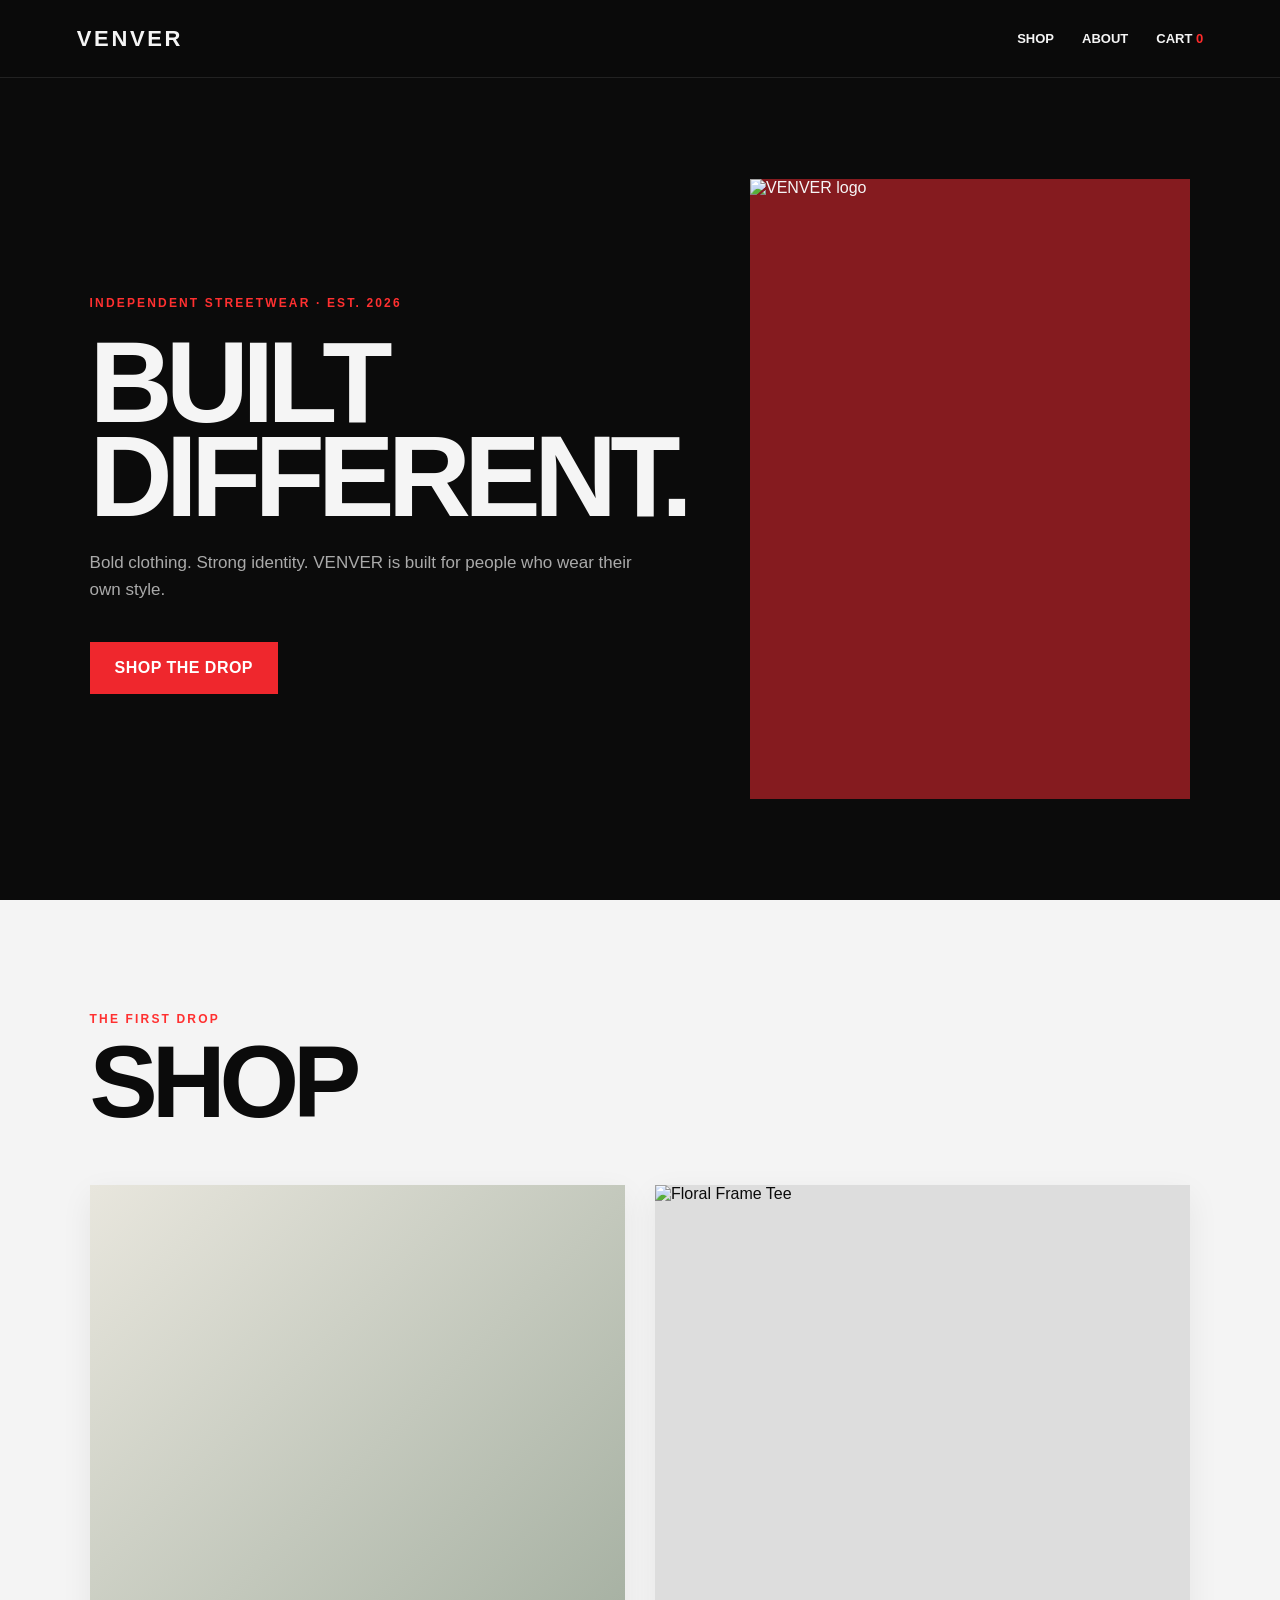
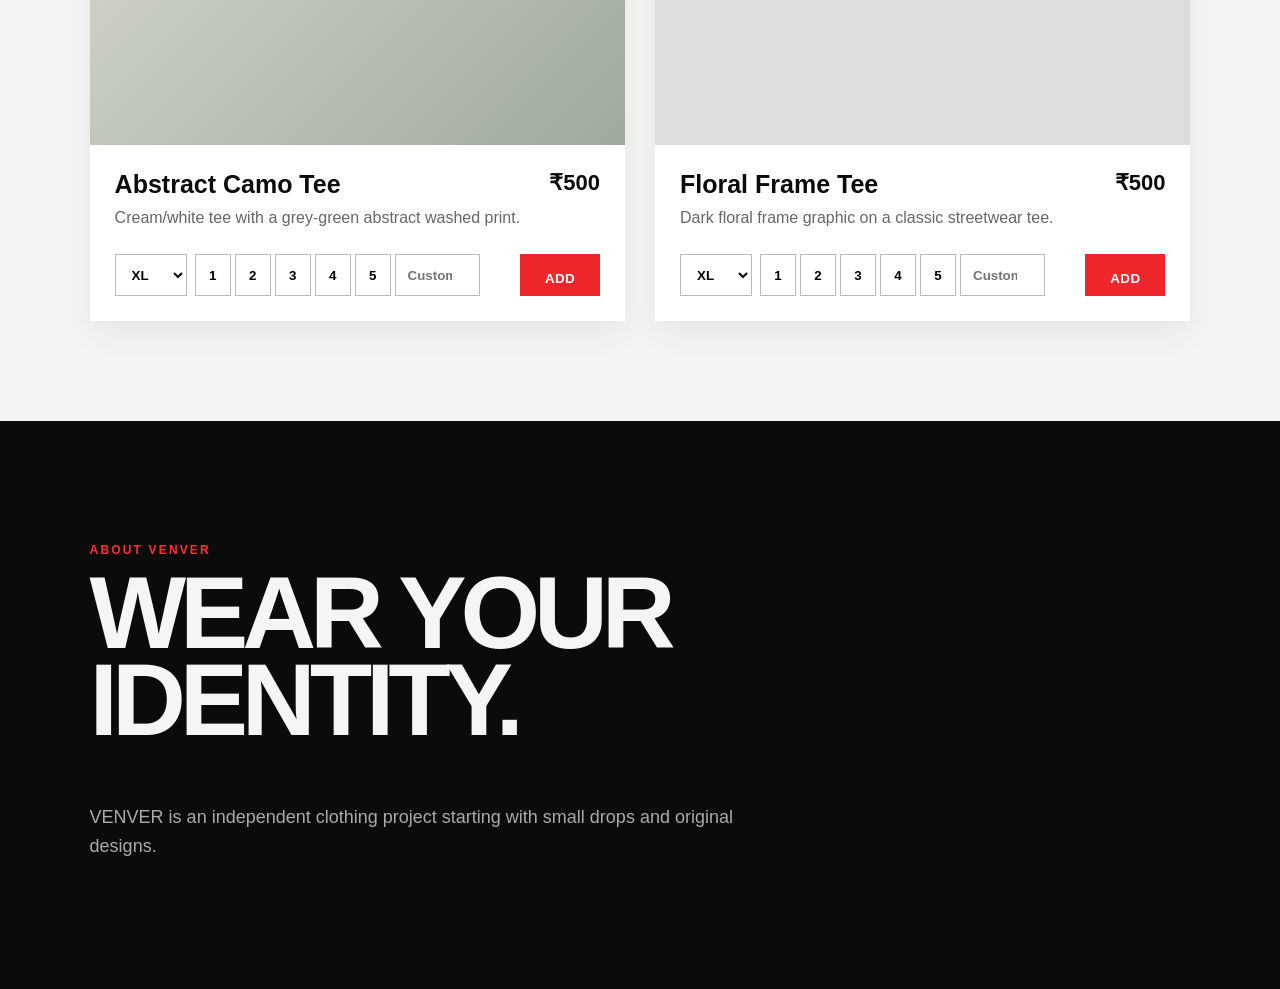
==== index.html @ ea50a888 "Add files via upload" ====
<!doctype html>
<html lang="en">
<head><meta charset="utf-8"><meta name="viewport" content="width=device-width,initial-scale=1"><title>VENVER — Built Different</title><link rel="stylesheet" href="style.css"></head>
<body>
<header><a class="brand" href="index.html">VENVER</a><nav><a href="#shop">SHOP</a><a href="#about">ABOUT</a><a href="cart.html">CART <span id="cartCount">0</span></a></nav></header>
<main>
<section class="hero"><div><p class="eyebrow">INDEPENDENT STREETWEAR · EST. 2026</p><h1>BUILT<br>DIFFERENT.</h1><p>Bold clothing. Strong identity. VENVER is built for people who wear their own style.</p><a class="btn" href="#shop">SHOP THE DROP</a></div><div class="hero-mark"><img src="images/hero-logo.png" alt="VENVER logo"></div></section>
<section id="shop" class="shop"><p class="eyebrow">THE FIRST DROP</p><h2>SHOP</h2><div class="products">
<article class="card"><div class="product-img product1"><img src="images/product1.jpg" alt="Abstract Camo Tee" onerror="this.style.display='none'"></div><div class="card-info"><div><h3>Abstract Camo Tee</h3><p>Cream/white tee with a grey-green abstract washed print.</p></div><strong>₹500</strong></div><div class="buyrow"><select id="size1"><option>XS</option><option>S</option><option>M</option><option>L</option><option selected>XL</option><option>XXL</option></select><div class="qty"><button data-qty="1">1</button><button data-qty="2">2</button><button data-qty="3">3</button><button data-qty="4">4</button><button data-qty="5">5</button><input id="custom1" type="number" min="1" placeholder="Custom"></div><button class="add" data-product="1">ADD</button></div></article>
<article class="card"><div class="product-img"><img src="images/sample2.jpg" alt="Floral Frame Tee"></div><div class="card-info"><div><h3>Floral Frame Tee</h3><p>Dark floral frame graphic on a classic streetwear tee.</p></div><strong>₹500</strong></div><div class="buyrow"><select id="size2"><option>XS</option><option>S</option><option>M</option><option>L</option><option selected>XL</option><option>XXL</option></select><div class="qty"><button data-qty="1">1</button><button data-qty="2">2</button><button data-qty="3">3</button><button data-qty="4">4</button><button data-qty="5">5</button><input id="custom2" type="number" min="1" placeholder="Custom"></div><button class="add" data-product="2">ADD</button></div></article>
</div></section>
<section id="about" class="about"><p class="eyebrow">ABOUT VENVER</p><h2>WEAR YOUR<br>IDENTITY.</h2><p>VENVER is an independent clothing project starting with small drops and original designs.</p></section>
</main><script src="script.js"></script></body></html>
---- style.css ----
html,body{max-width:100%;overflow-x:hidden;}*{box-sizing:border-box}html{scroll-behavior:smooth}body{margin:0;background:#0b0b0b;color:#f5f5f5;font-family:Arial,Helvetica,sans-serif}a{color:inherit;text-decoration:none}header{height:78px;display:flex;align-items:center;justify-content:space-between;padding:0 6vw;border-bottom:1px solid #222;position:sticky;top:0;background:#0b0b0bf2;backdrop-filter:blur(8px);z-index:10}.brand{font-weight:900;letter-spacing:.12em;font-size:22px}nav{display:flex;gap:28px;font-weight:800;font-size:13px}nav span{color:#ff2b2b}.hero{min-height:calc(100vh - 78px);display:grid;grid-template-columns:1fr 1fr;gap:5vw;align-items:center;padding:7vw 7vw}.eyebrow{color:#ff3030;font-size:12px;letter-spacing:.18em;font-weight:900}.hero h1,.cart-page h1{font-size:clamp(64px,9vw,140px);line-height:.82;margin:25px 0;font-weight:900;letter-spacing:-.06em}.hero p:not(.eyebrow){max-width:560px;color:#aaa;font-size:17px;line-height:1.6}.btn,.add{display:inline-flex;border:0;background:#ef272d;color:#fff;padding:17px 25px;font-weight:900;letter-spacing:.03em;cursor:pointer;margin-top:22px}.hero-mark{height:620px;background:#851b1f;display:flex;align-items:center;justify-content:center;overflow:hidden}.hero-mark img{display:block;width:100%;height:100%;object-fit:cover;object-position:center}.shop{background:#f4f4f4;color:#0b0b0b;padding:100px 7vw}.shop h2,.about h2{font-size:clamp(55px,8vw,120px);margin:10px 0 60px;line-height:.85;letter-spacing:-.06em}.products{display:grid;grid-template-columns:repeat(2,minmax(0,1fr));gap:30px}.card{background:#fff;padding:0 0 25px;box-shadow:0 10px 30px #00000010}.product-img{height:560px;overflow:hidden;background:#ddd;display:flex;align-items:center;justify-content:center}.product-img img{width:100%;height:100%;object-fit:cover}.product1{background:linear-gradient(135deg,#e8e6dd,#9eaa9b)}.card-info{display:flex;justify-content:space-between;gap:20px;padding:25px}.card-info h3{margin:0 0 8px;font-size:25px}.card-info p{margin:0;color:#666;line-height:1.4;max-width:460px}.card-info strong{font-size:22px;white-space:nowrap}.buyrow{padding:0 25px;display:flex;gap:8px;flex-wrap:wrap;align-items:center}.buyrow select,.qty input,.qty button{height:42px;border:1px solid #bbb;background:#fff;padding:0 12px;font-weight:800}.qty{display:flex;gap:4px;align-items:center}.qty button{cursor:pointer;min-width:36px}.qty button.active{background:#111;color:#fff}.qty input{width:85px}.add{margin:0;margin-left:auto;height:42px}.about{padding:110px 7vw;min-height:520px}.about>p:last-child{color:#aaa;max-width:700px;font-size:18px;line-height:1.6}.cart-page{padding:80px 7vw;min-height:calc(100vh - 78px)}.cart-page h1{font-size:clamp(55px,8vw,110px);margin-bottom:55px}.cart-page #cartContent{display:grid;grid-template-columns:1.5fr .7fr;gap:50px}.cart-item{display:grid;grid-template-columns:160px 1fr auto;gap:25px;align-items:center;padding:20px 0;border-bottom:1px solid #292929}.cart-item img{width:160px;height:190px;object-fit:cover;background:#ddd}.cart-item h3{margin:0 0 8px;font-size:22px}.cart-item p{margin:5px 0;color:#999}.line-total{font-weight:900;font-size:20px}.cart-controls{display:flex;align-items:center;gap:6px;margin-top:15px}.cart-controls button,.cart-controls input{height:38px;min-width:38px;background:#171717;border:1px solid #444;color:#fff;text-align:center;font-weight:800}.cart-controls input{width:60px}.remove{background:none!important;border:0!important;color:#ff3b3b!important;cursor:pointer}.summary{background:#171717;padding:28px;height:max-content;position:sticky;top:100px}.summary h2{margin-top:0}.summary>div{display:flex;justify-content:space-between;margin:18px 0;color:#bbb}.summary .total{color:#fff;font-size:23px}.summary hr{border:0;border-top:1px solid #333}.checkout{width:100%;justify-content:center;margin-top:15px}.note{color:#777;font-size:12px;line-height:1.5}.empty{padding:60px 0;color:#aaa;font-size:22px}.empty .btn{margin-top:25px}@media(max-width:800px){.hero{grid-template-columns:1fr;padding:50px 6vw}.hero-mark{height:400px}.products,.cart-page #cartContent{grid-template-columns:1fr}.product-img{height:440px}.add{margin-left:0}.cart-item{grid-template-columns:100px 1fr}.cart-item img{width:100px;height:125px}.line-total{grid-column:2}.summary{position:static}header{padding:0 5vw}nav{gap:13px;font-size:11px}}
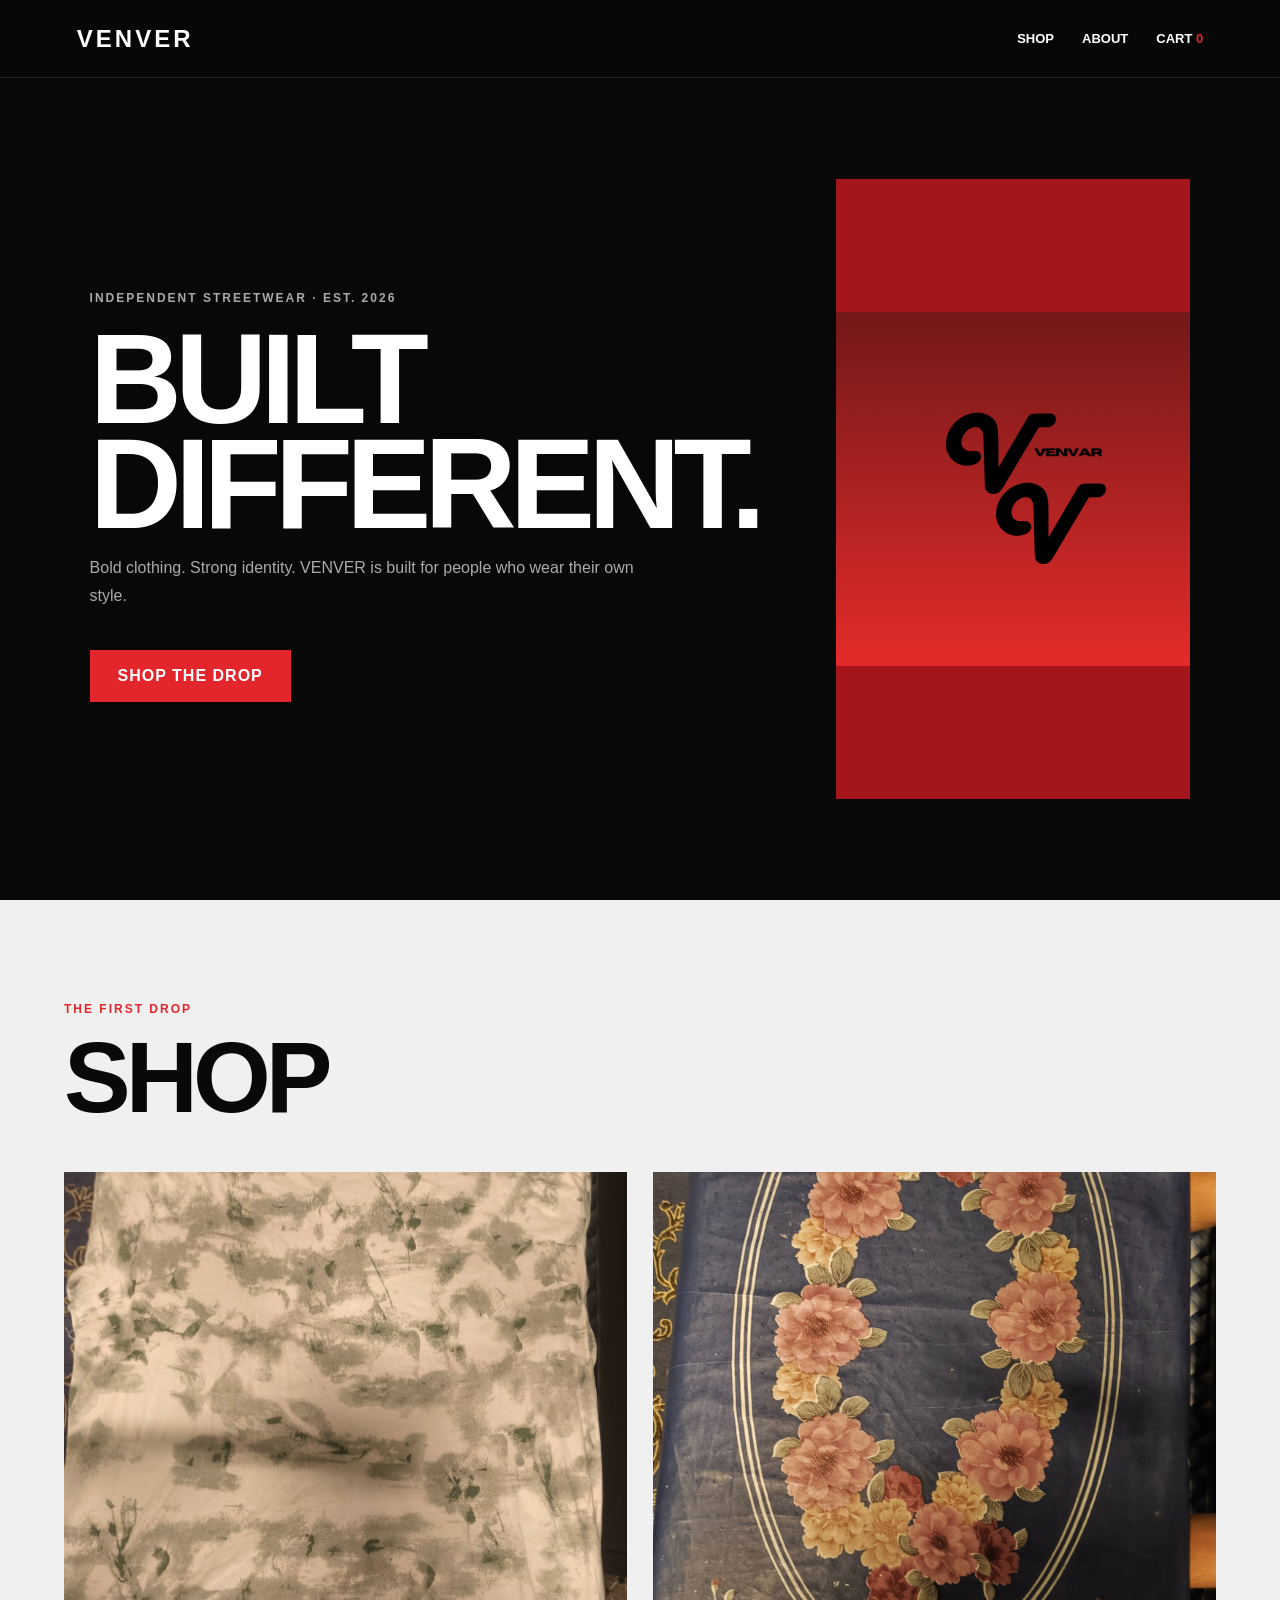
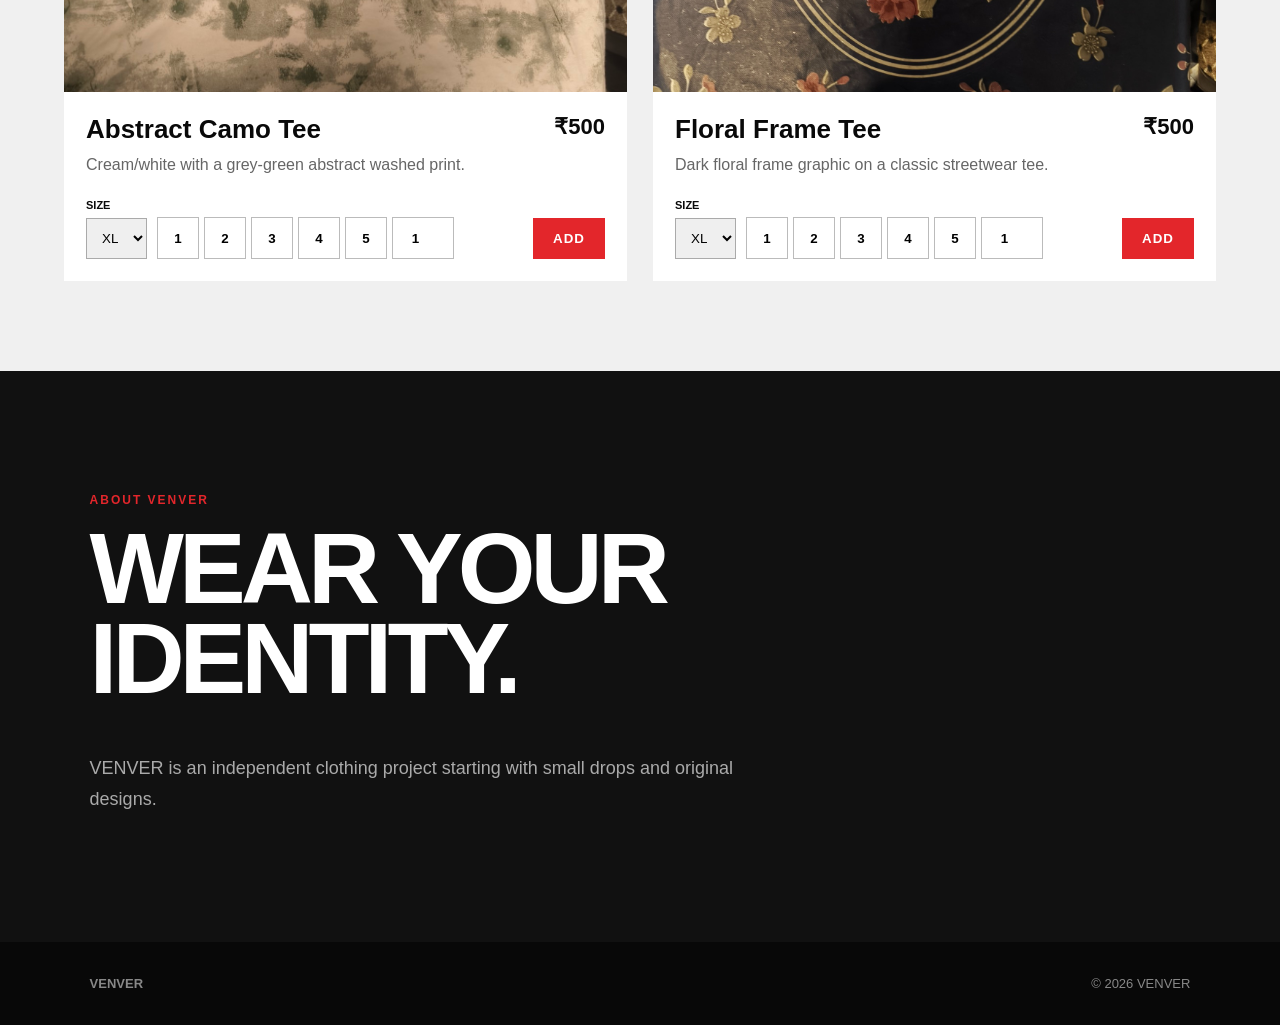
==== commit cb0d3512: "Add files via upload" ====
--- a/index.html
+++ b/index.html
@@ -1,13 +1,86 @@
-<!doctype html>
+<!DOCTYPE html>
 <html lang="en">
-<head><meta charset="utf-8"><meta name="viewport" content="width=device-width,initial-scale=1"><title>VENVER — Built Different</title><link rel="stylesheet" href="style.css"></head>
+<head>
+<meta charset="UTF-8">
+<meta name="viewport" content="width=device-width, initial-scale=1.0">
+<title>VENVER — Built Different</title>
+<link rel="stylesheet" href="style.css">
+</head>
 <body>
-<header><a class="brand" href="index.html">VENVER</a><nav><a href="#shop">SHOP</a><a href="#about">ABOUT</a><a href="cart.html">CART <span id="cartCount">0</span></a></nav></header>
-<main>
-<section class="hero"><div><p class="eyebrow">INDEPENDENT STREETWEAR · EST. 2026</p><h1>BUILT<br>DIFFERENT.</h1><p>Bold clothing. Strong identity. VENVER is built for people who wear their own style.</p><a class="btn" href="#shop">SHOP THE DROP</a></div><div class="hero-mark"><img src="images/hero-logo.png" alt="VENVER logo"></div></section>
-<section id="shop" class="shop"><p class="eyebrow">THE FIRST DROP</p><h2>SHOP</h2><div class="products">
-<article class="card"><div class="product-img product1"><img src="images/product1.jpg" alt="Abstract Camo Tee" onerror="this.style.display='none'"></div><div class="card-info"><div><h3>Abstract Camo Tee</h3><p>Cream/white tee with a grey-green abstract washed print.</p></div><strong>₹500</strong></div><div class="buyrow"><select id="size1"><option>XS</option><option>S</option><option>M</option><option>L</option><option selected>XL</option><option>XXL</option></select><div class="qty"><button data-qty="1">1</button><button data-qty="2">2</button><button data-qty="3">3</button><button data-qty="4">4</button><button data-qty="5">5</button><input id="custom1" type="number" min="1" placeholder="Custom"></div><button class="add" data-product="1">ADD</button></div></article>
-<article class="card"><div class="product-img"><img src="images/sample2.jpg" alt="Floral Frame Tee"></div><div class="card-info"><div><h3>Floral Frame Tee</h3><p>Dark floral frame graphic on a classic streetwear tee.</p></div><strong>₹500</strong></div><div class="buyrow"><select id="size2"><option>XS</option><option>S</option><option>M</option><option>L</option><option selected>XL</option><option>XXL</option></select><div class="qty"><button data-qty="1">1</button><button data-qty="2">2</button><button data-qty="3">3</button><button data-qty="4">4</button><button data-qty="5">5</button><input id="custom2" type="number" min="1" placeholder="Custom"></div><button class="add" data-product="2">ADD</button></div></article>
-</div></section>
-<section id="about" class="about"><p class="eyebrow">ABOUT VENVER</p><h2>WEAR YOUR<br>IDENTITY.</h2><p>VENVER is an independent clothing project starting with small drops and original designs.</p></section>
-</main><script src="script.js"></script></body></html>
+<header class="navbar">
+  <a class="brand" href="index.html">VENVER</a>
+  <nav>
+    <a href="#shop">SHOP</a>
+    <a href="#about">ABOUT</a>
+    <a href="cart.html">CART <span id="cartCount">0</span></a>
+  </nav>
+</header>
+
+<section class="hero">
+  <div class="hero-copy">
+    <p class="eyebrow">INDEPENDENT STREETWEAR · EST. 2026</p>
+    <h1>BUILT<br>DIFFERENT.</h1>
+    <p>Bold clothing. Strong identity. VENVER is built for people who wear their own style.</p>
+    <a class="button" href="#shop">SHOP THE DROP</a>
+  </div>
+  <div class="hero-panel">
+    <img src="images/hero-logo.png" alt="VENVER logo">
+  </div>
+</section>
+
+<section class="shop" id="shop">
+  <p class="eyebrow">THE FIRST DROP</p>
+  <h2>SHOP</h2>
+  <div class="products">
+    <article class="product-card">
+      <img src="images/product1.jpg" alt="Abstract Camo Tee">
+      <div class="product-info">
+        <div><h3>Abstract Camo Tee</h3><p>Cream/white with a grey-green abstract washed print.</p></div>
+        <strong>₹500</strong>
+      </div>
+      <div class="buy-row">
+        <label>SIZE<select><option>XL</option></select></label>
+        <div class="qty">
+          <button type="button" data-value="1">1</button>
+          <button type="button" data-value="2">2</button>
+          <button type="button" data-value="3">3</button>
+          <button type="button" data-value="4">4</button>
+          <button type="button" data-value="5">5</button>
+          <input type="number" min="1" value="1" aria-label="Quantity">
+        </div>
+        <button class="button add" data-key="camo">ADD</button>
+      </div>
+    </article>
+
+    <article class="product-card">
+      <img src="images/sample2.jpg" alt="Floral Frame Tee">
+      <div class="product-info">
+        <div><h3>Floral Frame Tee</h3><p>Dark floral frame graphic on a classic streetwear tee.</p></div>
+        <strong>₹500</strong>
+      </div>
+      <div class="buy-row">
+        <label>SIZE<select><option>XL</option></select></label>
+        <div class="qty">
+          <button type="button" data-value="1">1</button>
+          <button type="button" data-value="2">2</button>
+          <button type="button" data-value="3">3</button>
+          <button type="button" data-value="4">4</button>
+          <button type="button" data-value="5">5</button>
+          <input type="number" min="1" value="1" aria-label="Quantity">
+        </div>
+        <button class="button add" data-key="floral">ADD</button>
+      </div>
+    </article>
+  </div>
+</section>
+
+<section class="about" id="about">
+  <p class="eyebrow">ABOUT VENVER</p>
+  <h2>WEAR YOUR<br>IDENTITY.</h2>
+  <p>VENVER is an independent clothing project starting with small drops and original designs.</p>
+</section>
+
+<footer><strong>VENVER</strong><span>© 2026 VENVER</span></footer>
+<script src="script.js"></script>
+</body>
+</html>
--- a/style.css
+++ b/style.css
@@ -1 +1 @@
-html,body{max-width:100%;overflow-x:hidden;}*{box-sizing:border-box}html{scroll-behavior:smooth}body{margin:0;background:#0b0b0b;color:#f5f5f5;font-family:Arial,Helvetica,sans-serif}a{color:inherit;text-decoration:none}header{height:78px;display:flex;align-items:center;justify-content:space-between;padding:0 6vw;border-bottom:1px solid #222;position:sticky;top:0;background:#0b0b0bf2;backdrop-filter:blur(8px);z-index:10}.brand{font-weight:900;letter-spacing:.12em;font-size:22px}nav{display:flex;gap:28px;font-weight:800;font-size:13px}nav span{color:#ff2b2b}.hero{min-height:calc(100vh - 78px);display:grid;grid-template-columns:1fr 1fr;gap:5vw;align-items:center;padding:7vw 7vw}.eyebrow{color:#ff3030;font-size:12px;letter-spacing:.18em;font-weight:900}.hero h1,.cart-page h1{font-size:clamp(64px,9vw,140px);line-height:.82;margin:25px 0;font-weight:900;letter-spacing:-.06em}.hero p:not(.eyebrow){max-width:560px;color:#aaa;font-size:17px;line-height:1.6}.btn,.add{display:inline-flex;border:0;background:#ef272d;color:#fff;padding:17px 25px;font-weight:900;letter-spacing:.03em;cursor:pointer;margin-top:22px}.hero-mark{height:620px;background:#851b1f;display:flex;align-items:center;justify-content:center;overflow:hidden}.hero-mark img{display:block;width:100%;height:100%;object-fit:cover;object-position:center}.shop{background:#f4f4f4;color:#0b0b0b;padding:100px 7vw}.shop h2,.about h2{font-size:clamp(55px,8vw,120px);margin:10px 0 60px;line-height:.85;letter-spacing:-.06em}.products{display:grid;grid-template-columns:repeat(2,minmax(0,1fr));gap:30px}.card{background:#fff;padding:0 0 25px;box-shadow:0 10px 30px #00000010}.product-img{height:560px;overflow:hidden;background:#ddd;display:flex;align-items:center;justify-content:center}.product-img img{width:100%;height:100%;object-fit:cover}.product1{background:linear-gradient(135deg,#e8e6dd,#9eaa9b)}.card-info{display:flex;justify-content:space-between;gap:20px;padding:25px}.card-info h3{margin:0 0 8px;font-size:25px}.card-info p{margin:0;color:#666;line-height:1.4;max-width:460px}.card-info strong{font-size:22px;white-space:nowrap}.buyrow{padding:0 25px;display:flex;gap:8px;flex-wrap:wrap;align-items:center}.buyrow select,.qty input,.qty button{height:42px;border:1px solid #bbb;background:#fff;padding:0 12px;font-weight:800}.qty{display:flex;gap:4px;align-items:center}.qty button{cursor:pointer;min-width:36px}.qty button.active{background:#111;color:#fff}.qty input{width:85px}.add{margin:0;margin-left:auto;height:42px}.about{padding:110px 7vw;min-height:520px}.about>p:last-child{color:#aaa;max-width:700px;font-size:18px;line-height:1.6}.cart-page{padding:80px 7vw;min-height:calc(100vh - 78px)}.cart-page h1{font-size:clamp(55px,8vw,110px);margin-bottom:55px}.cart-page #cartContent{display:grid;grid-template-columns:1.5fr .7fr;gap:50px}.cart-item{display:grid;grid-template-columns:160px 1fr auto;gap:25px;align-items:center;padding:20px 0;border-bottom:1px solid #292929}.cart-item img{width:160px;height:190px;object-fit:cover;background:#ddd}.cart-item h3{margin:0 0 8px;font-size:22px}.cart-item p{margin:5px 0;color:#999}.line-total{font-weight:900;font-size:20px}.cart-controls{display:flex;align-items:center;gap:6px;margin-top:15px}.cart-controls button,.cart-controls input{height:38px;min-width:38px;background:#171717;border:1px solid #444;color:#fff;text-align:center;font-weight:800}.cart-controls input{width:60px}.remove{background:none!important;border:0!important;color:#ff3b3b!important;cursor:pointer}.summary{background:#171717;padding:28px;height:max-content;position:sticky;top:100px}.summary h2{margin-top:0}.summary>div{display:flex;justify-content:space-between;margin:18px 0;color:#bbb}.summary .total{color:#fff;font-size:23px}.summary hr{border:0;border-top:1px solid #333}.checkout{width:100%;justify-content:center;margin-top:15px}.note{color:#777;font-size:12px;line-height:1.5}.empty{padding:60px 0;color:#aaa;font-size:22px}.empty .btn{margin-top:25px}@media(max-width:800px){.hero{grid-template-columns:1fr;padding:50px 6vw}.hero-mark{height:400px}.products,.cart-page #cartContent{grid-template-columns:1fr}.product-img{height:440px}.add{margin-left:0}.cart-item{grid-template-columns:100px 1fr}.cart-item img{width:100px;height:125px}.line-total{grid-column:2}.summary{position:static}header{padding:0 5vw}nav{gap:13px;font-size:11px}}
+*{box-sizing:border-box}html{scroll-behavior:smooth}body{margin:0;font-family:Arial,Helvetica,sans-serif;background:#080808;color:#fff}a{color:inherit;text-decoration:none}.navbar{height:78px;padding:0 6vw;display:flex;align-items:center;justify-content:space-between;border-bottom:1px solid #222;position:sticky;top:0;background:#080808ee;backdrop-filter:blur(12px);z-index:10}.brand{font-weight:900;letter-spacing:3px;font-size:24px}nav{display:flex;gap:28px;font-size:13px;font-weight:900}nav a:hover{opacity:.7}nav span{color:#e3262b}.hero{min-height:calc(100vh - 78px);display:grid;grid-template-columns:1fr 1fr;gap:6vw;align-items:center;padding:70px 7vw}.hero-copy p{max-width:560px;color:#aaa;line-height:1.7}.eyebrow{font-size:12px;font-weight:900;letter-spacing:2px;color:#e3262b}.hero h1{font-size:clamp(62px,10vw,140px);line-height:.82;letter-spacing:-7px;margin:18px 0}.button{display:inline-block;border:0;background:#e3262b;color:#fff;padding:17px 28px;font-weight:900;text-transform:uppercase;letter-spacing:1px;cursor:pointer}.hero .button{margin-top:25px}.hero-panel{background:#a5161c;min-height:620px;display:flex;align-items:center;justify-content:center;overflow:hidden}.hero-panel img{width:100%;height:100%;object-fit:cover;display:block}.shop{padding:90px 5vw;background:#f0f0f0;color:#090909}.shop h2,.about h2,.cart-page>h1{font-size:clamp(52px,8vw,100px);line-height:.9;letter-spacing:-5px;margin:16px 0 50px}.products{display:grid;grid-template-columns:1fr 1fr;gap:26px}.product-card{background:#fff}.product-card>img{width:100%;height:520px;object-fit:cover;display:block}.product-info{display:flex;justify-content:space-between;gap:20px;padding:22px}.product-info h3{margin:0 0 8px;font-size:26px}.product-info p{margin:0;color:#666;line-height:1.5}.product-info>strong{font-size:22px}.buy-row{display:grid;grid-template-columns:auto 1fr auto;gap:10px;align-items:end;padding:0 22px 22px}.buy-row label{font-size:11px;font-weight:900}.buy-row select{display:block;margin-top:7px;padding:11px;border:1px solid #aaa}.qty{display:flex;gap:5px;flex-wrap:wrap}.qty button,.qty input{height:42px;min-width:42px;border:1px solid #bbb;background:#fff;text-align:center;font-weight:800}.qty input{width:62px}.add{padding:13px 20px}.about{padding:110px 7vw;background:#111}.about h2{color:#fff}.about>p:last-child{max-width:650px;color:#aaa;line-height:1.7;font-size:18px}footer{padding:34px 7vw;display:flex;justify-content:space-between;color:#888;background:#080808;font-size:13px}.cart-page{min-height:calc(100vh - 78px);padding:80px 7vw}.empty{padding:60px 0}.empty h2{font-size:40px;margin-bottom:25px}.cart-layout{display:grid;grid-template-columns:1.7fr .8fr;gap:50px}.hidden{display:none}.items{border-top:1px solid #333}.cart-item{display:grid;grid-template-columns:180px 1fr auto;gap:25px;padding:28px 0;border-bottom:1px solid #333}.cart-item img{width:180px;height:210px;object-fit:cover}.cart-item h2{margin:9px 0 15px}.cart-item p{color:#aaa}.controls{display:flex;gap:6px;align-items:center;margin-top:18px;flex-wrap:wrap}.controls button,.controls input{height:40px;min-width:40px;border:1px solid #555;background:#111;color:#fff;text-align:center}.controls input{width:65px}.controls .remove{border:0;color:#e3262b;text-decoration:underline;background:none;font-weight:900}.summary{background:#171717;padding:30px;height:max-content}.summary>div{display:flex;justify-content:space-between;padding:16px 0;border-bottom:1px solid #333}.summary .total{font-size:22px;border:0}.summary hr{border:0;border-top:1px solid #333}.full{width:100%;max-width:none}.note{color:#777;font-size:12px;line-height:1.5}.summary .button{margin-top:14px}@media(max-width:800px){.hero,.products,.cart-layout{grid-template-columns:1fr}.hero{padding:50px 5vw}.hero-panel{min-height:auto}.product-card>img{height:440px}.buy-row{grid-template-columns:1fr}.cart-item{grid-template-columns:100px 1fr}.cart-item img{width:100px;height:125px}.cart-item>strong{grid-column:2}.shop,.about,.cart-page{padding:70px 5vw}nav{gap:14px;font-size:10px}.navbar{padding:0 5vw}footer{flex-direction:column;gap:10px}}
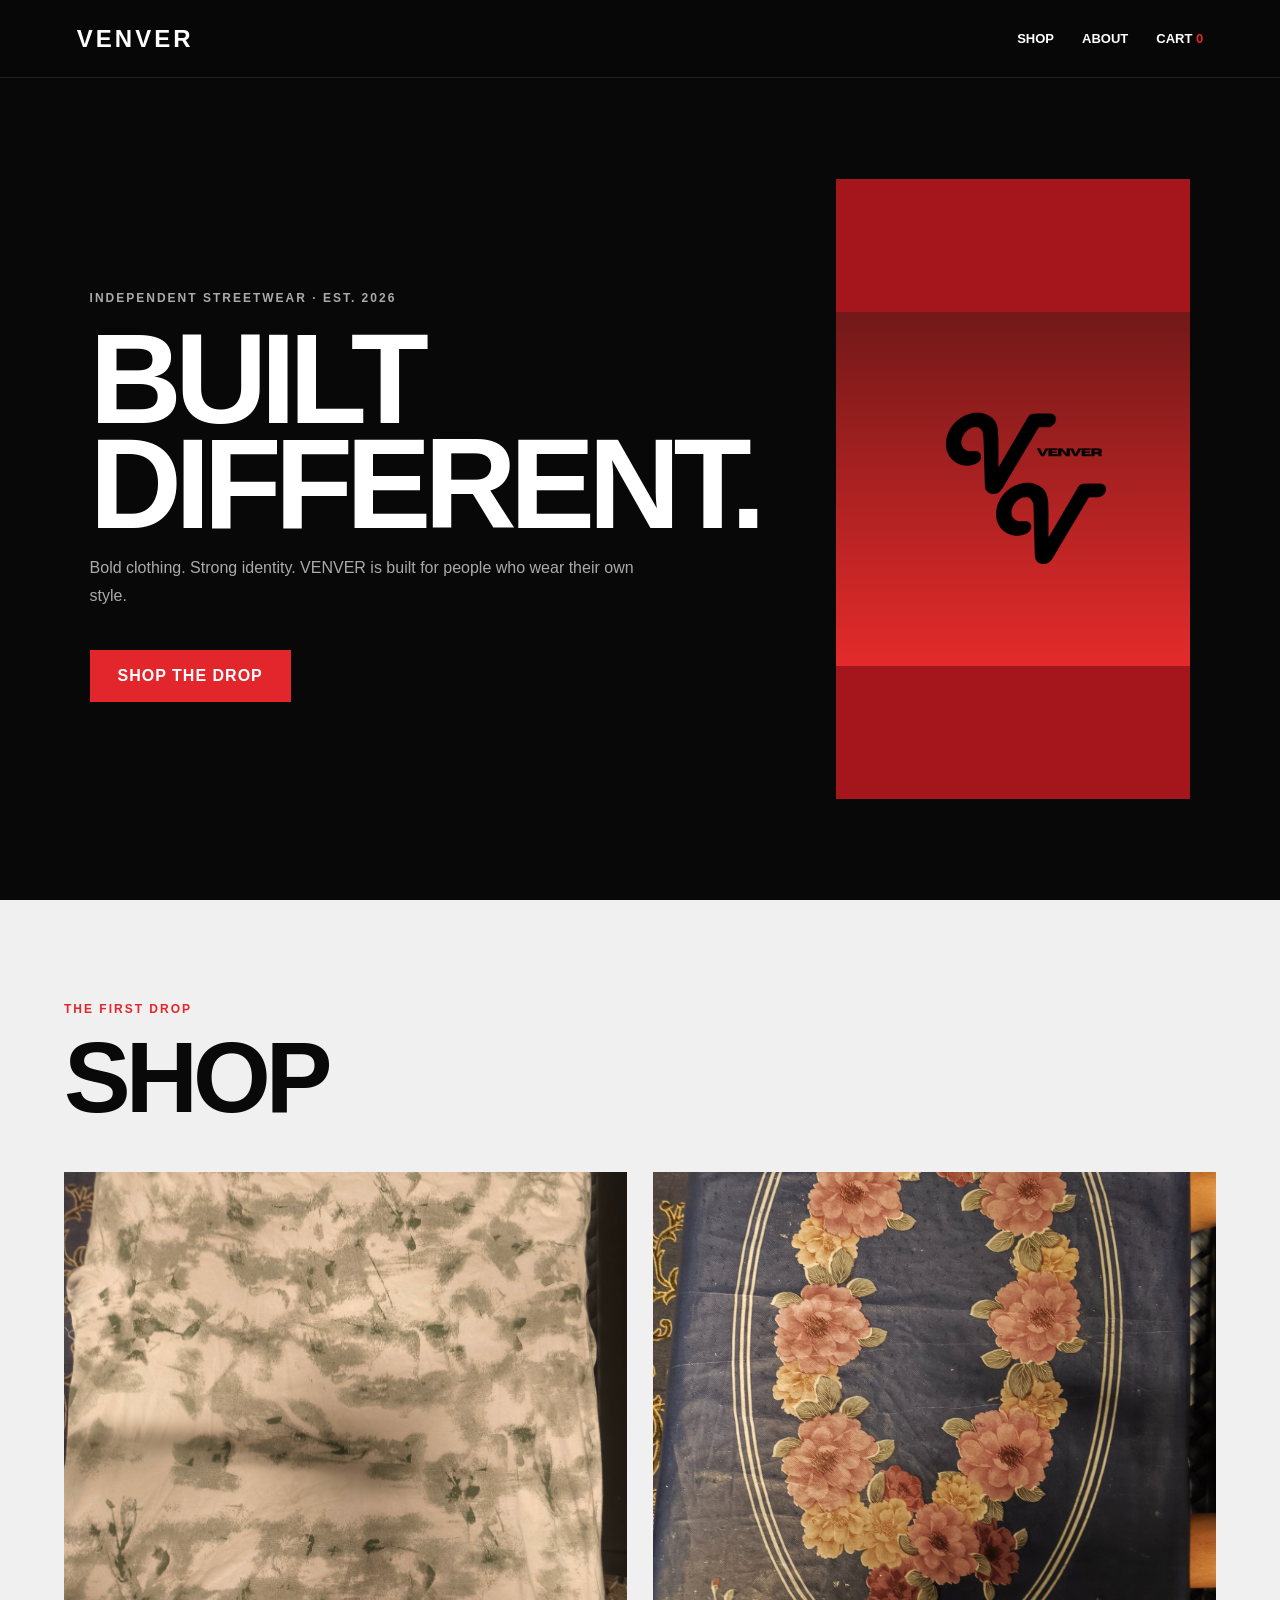
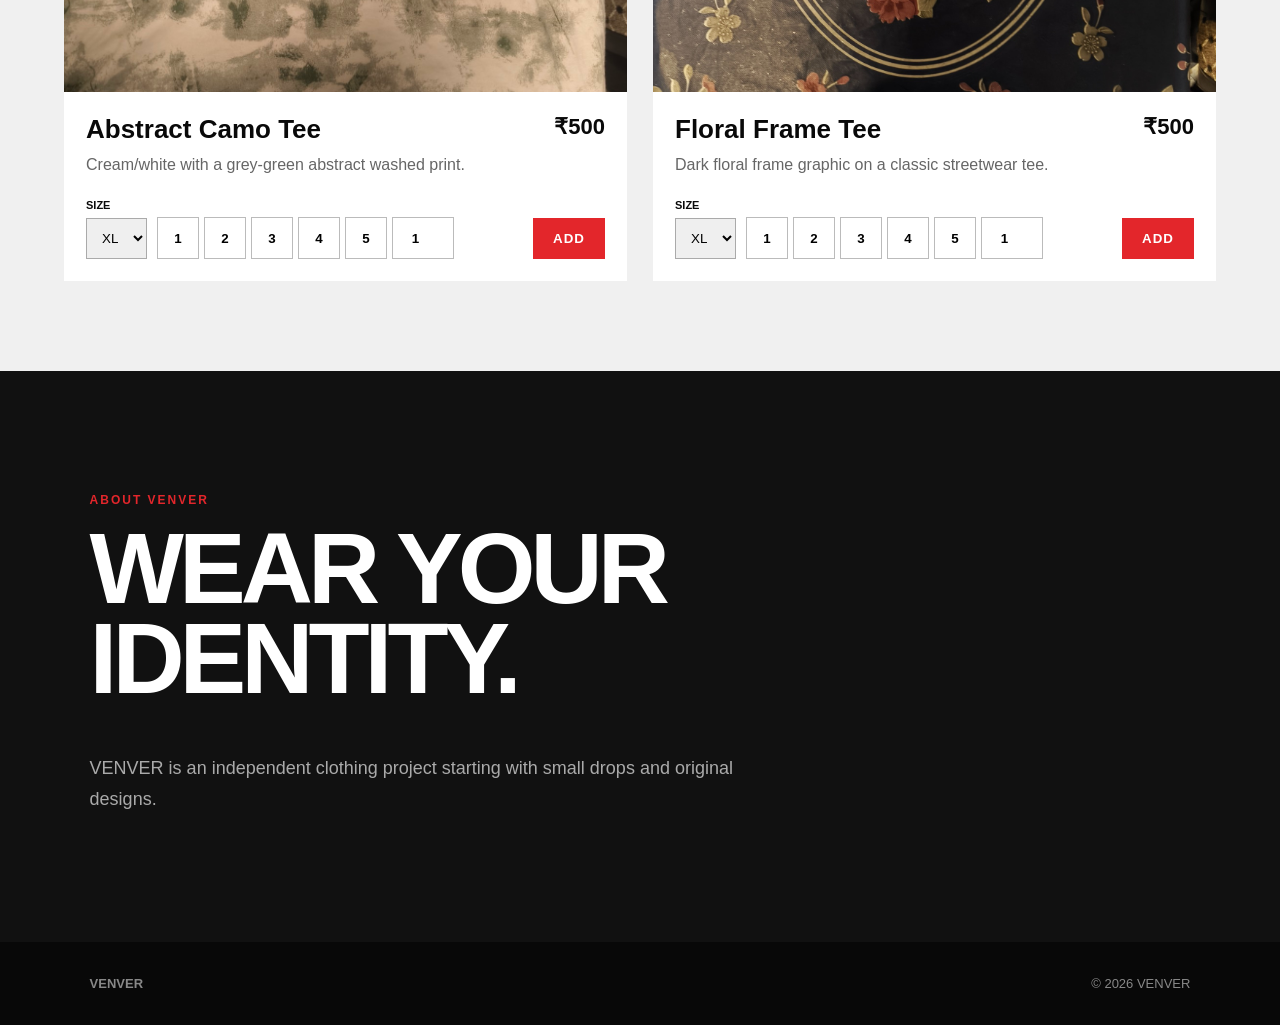
==== commit dac28ae4: "Update index.html" ====
--- a/index.html
+++ b/index.html
@@ -24,7 +24,7 @@
     <a class="button" href="#shop">SHOP THE DROP</a>
   </div>
   <div class="hero-panel">
-    <img src="images/hero-logo.png" alt="VENVER logo">
+    <img src="hero-logo.png" alt="VENVER logo">
   </div>
 </section>
 
@@ -83,4 +83,4 @@
 <footer><strong>VENVER</strong><span>© 2026 VENVER</span></footer>
 <script src="script.js"></script>
 </body>
-</html>+</html>
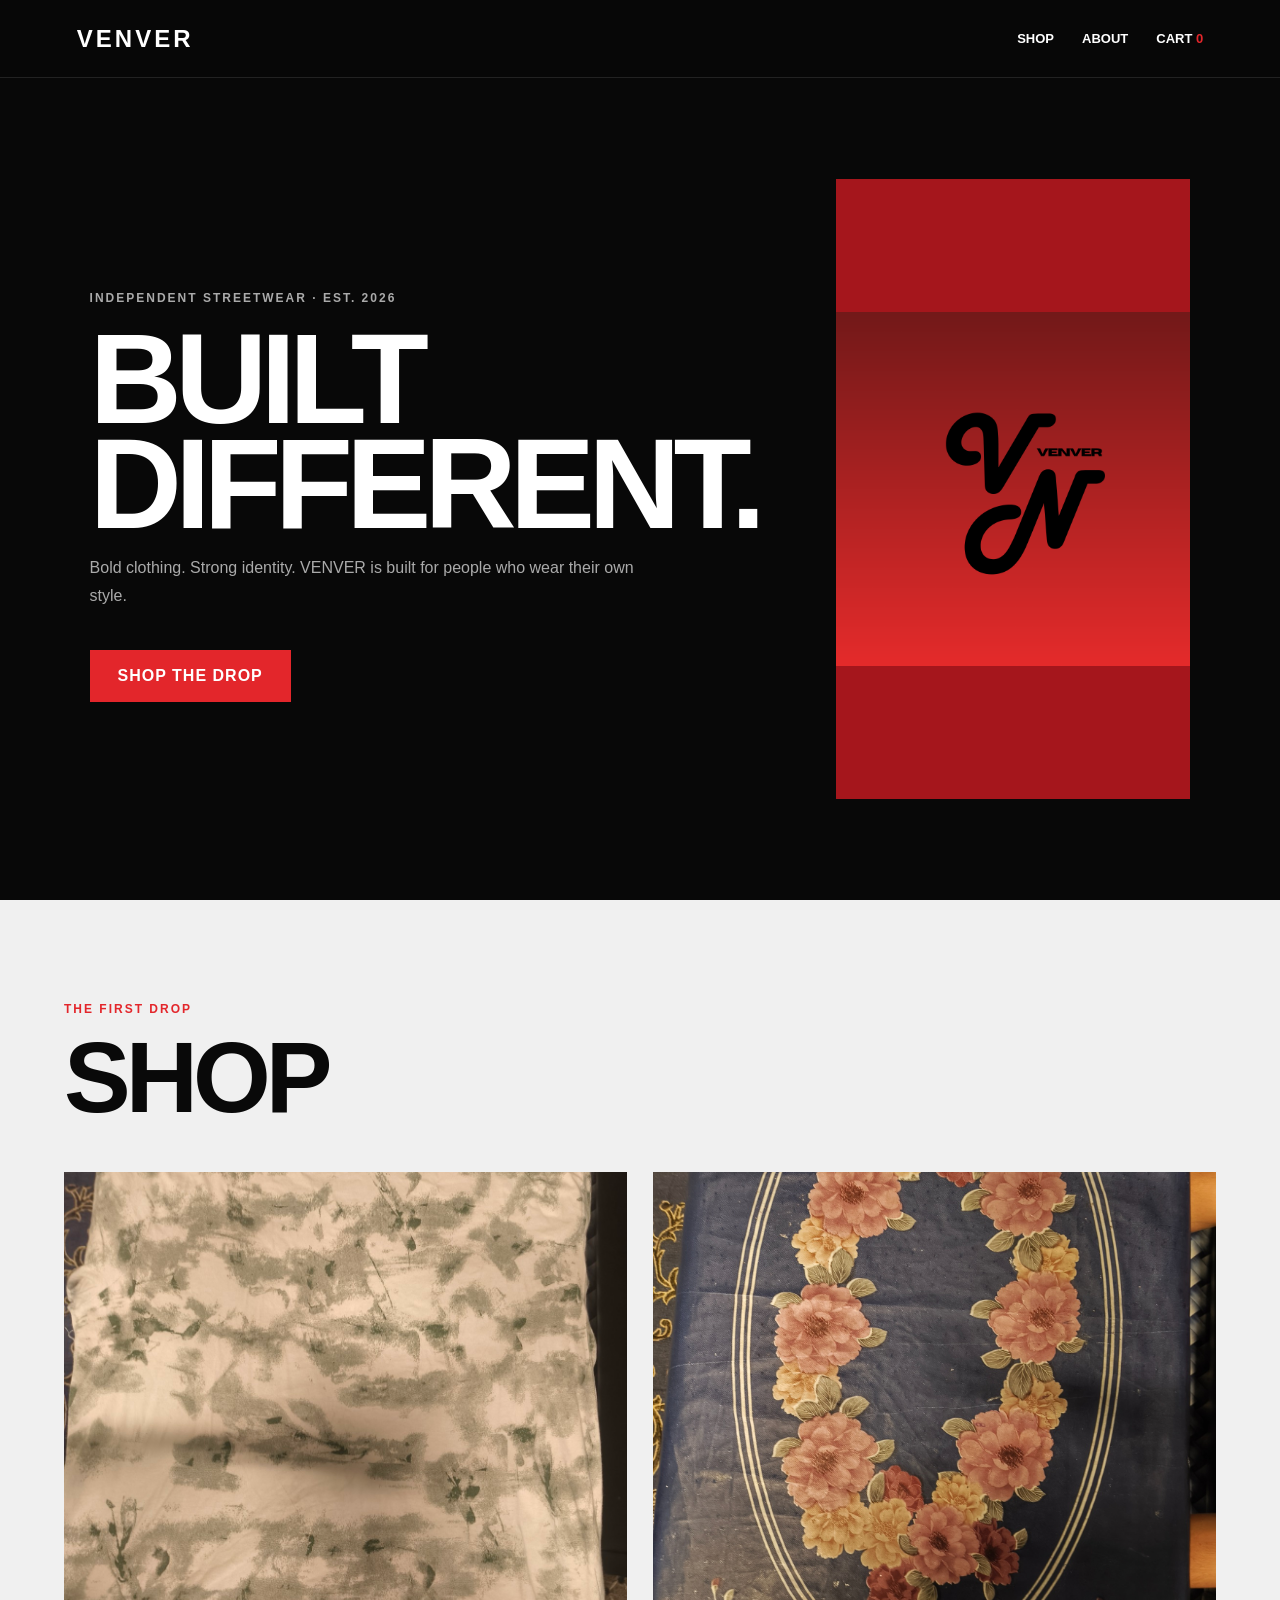
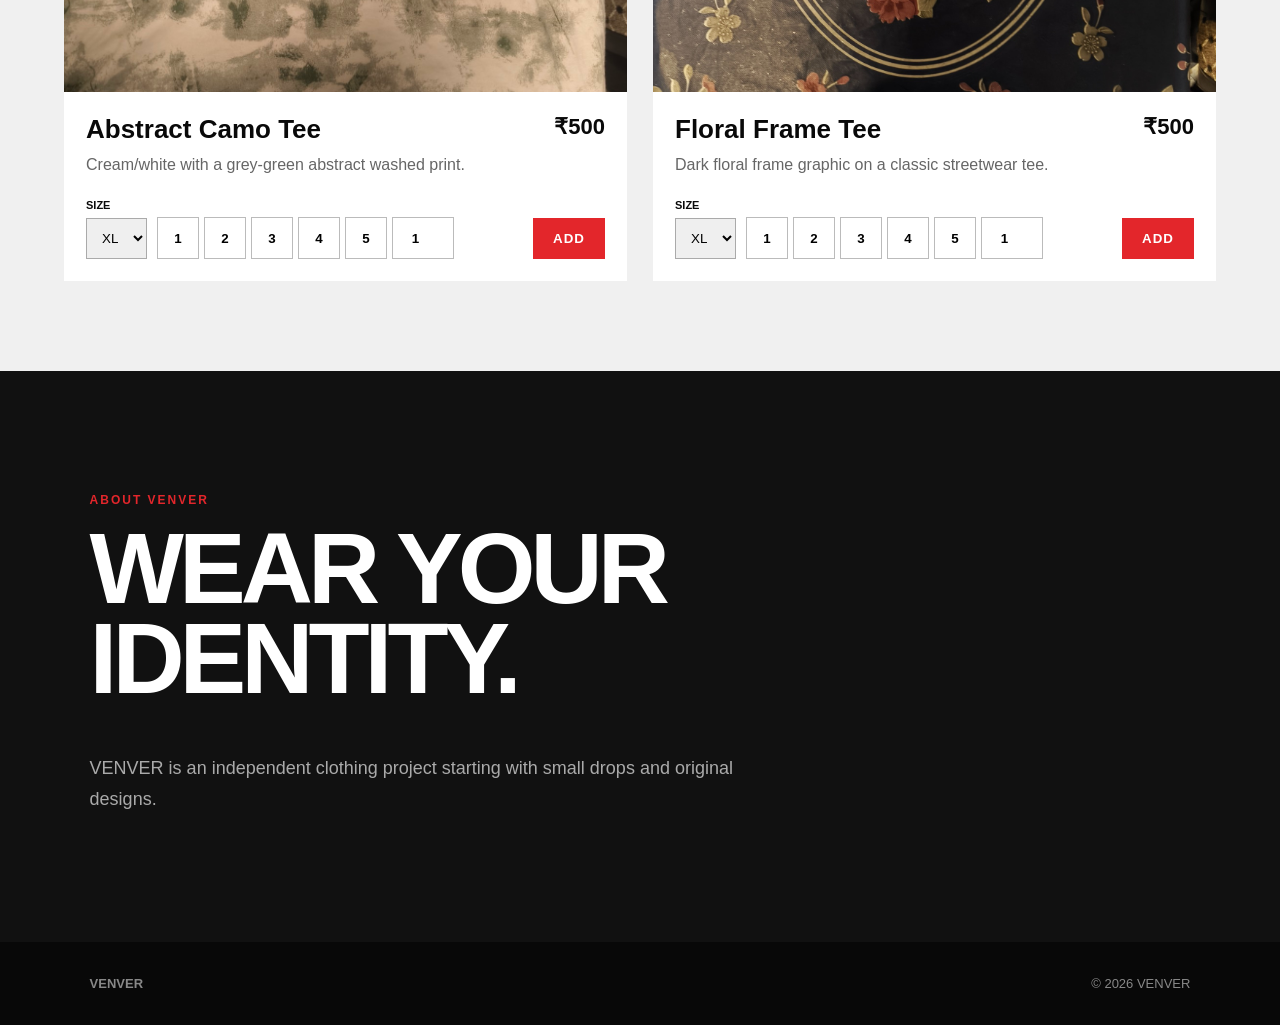
==== commit 08cf6b42: "Update index.html" ====
--- a/index.html
+++ b/index.html
@@ -24,7 +24,7 @@
     <a class="button" href="#shop">SHOP THE DROP</a>
   </div>
   <div class="hero-panel">
-    <img src="hero-logo.png" alt="VENVER logo">
+    <img src="hero-logo-v2.png" alt="VENVER logo">
   </div>
 </section>
 
